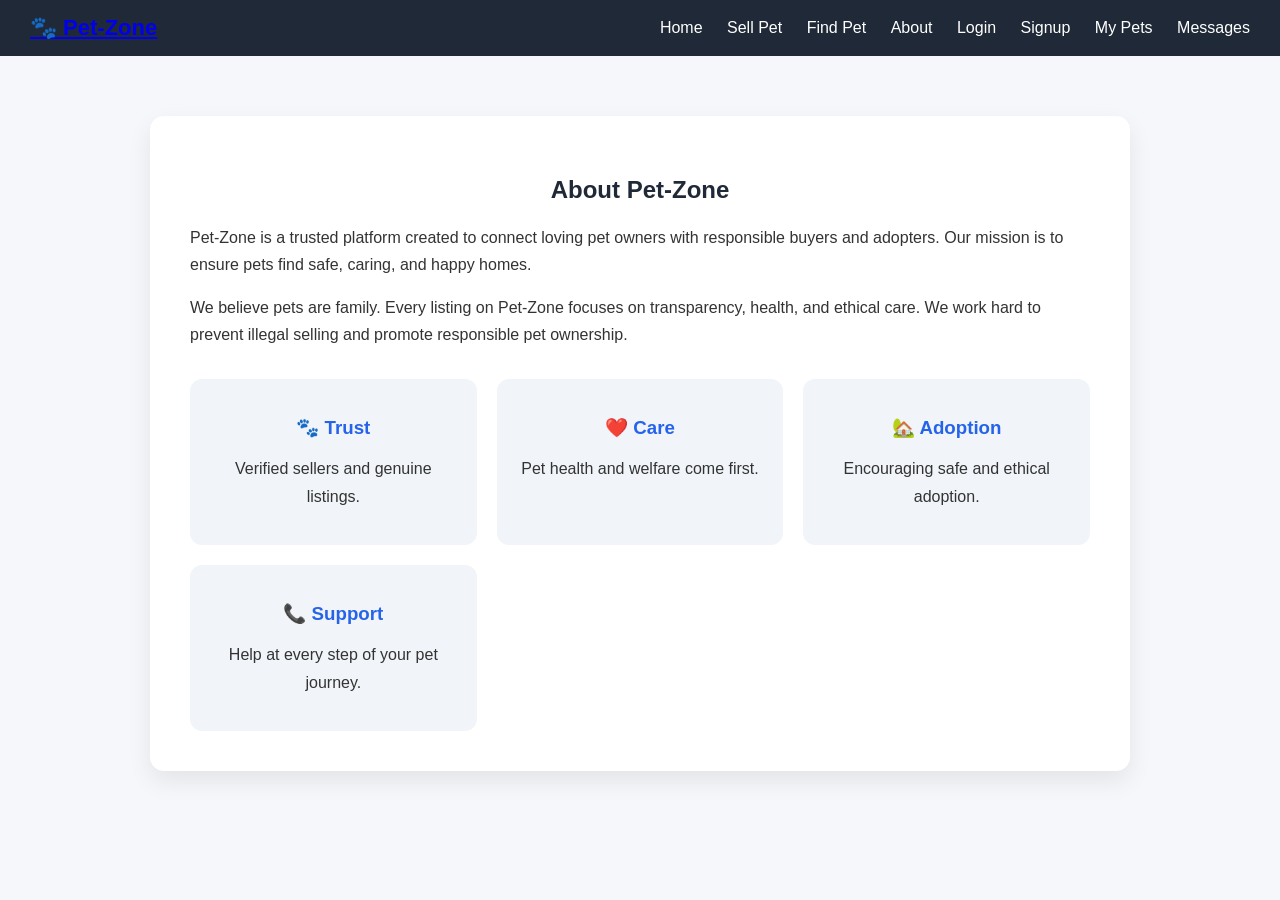
==== html/about.html @ 80eb0275 "code" ====
<!DOCTYPE html>
<html lang="en">
<head>
<meta charset="UTF-8">
<meta name="viewport" content="width=device-width, initial-scale=1.0">
<title>About | Pet-Zone</title>

<link rel="stylesheet" href="../css/about.css">
</head>

<body>

<nav>
    <div class="logo"><a href="../index.html">🐾 Pet-Zone</a></div>
    <div class="nav-links">
        <a href="../index.html">Home</a>
        <a href="sell.html">Sell Pet</a>
        <a href="pets.html">Find Pet</a>
        <a href="about.html">About</a>
        <a href="login.html">Login</a>
        <a href="signup.html">Signup</a>
        <a href="mypets.html">My Pets</a>
        <a href="message.html">Messages</a>
    </div>
</nav>

<!-- ABOUT CONTENT -->
<section class="about">
    <h1>About Pet-Zone</h1>

    <p>
        Pet-Zone is a trusted platform created to connect loving pet owners
        with responsible buyers and adopters. Our mission is to ensure
        pets find safe, caring, and happy homes.
    </p>

    <p>
        We believe pets are family. Every listing on Pet-Zone focuses on
        transparency, health, and ethical care. We work hard to prevent
        illegal selling and promote responsible pet ownership.
    </p>

    <div class="values">
        <div class="value-card">
            <h3>🐾 Trust</h3>
            <p>Verified sellers and genuine listings.</p>
        </div>

        <div class="value-card">
            <h3>❤️ Care</h3>
            <p>Pet health and welfare come first.</p>
        </div>

        <div class="value-card">
            <h3>🏡 Adoption</h3>
            <p>Encouraging safe and ethical adoption.</p>
        </div>

        <div class="value-card">
            <h3>📞 Support</h3>
            <p>Help at every step of your pet journey.</p>
        </div>
    </div>
</section>


</body>
</html>
---- css/about.css ----
body {
    margin: 0;
    font-family: Arial, sans-serif;
    background: #f5f7fa;
    color: #333;
}

/* NAVBAR */
nav {
    background: #1f2937;
    padding: 15px 30px;
    display: flex;
    justify-content: space-between;
    align-items: center;
}

.logo {
    color: #fff;
    font-size: 22px;
    font-weight: bold;
}

.nav-links a {
    color: #fff;
    text-decoration: none;
    margin-left: 20px;
    font-weight: 500;
}

.nav-links a:hover {
    color: #60a5fa;
}

/* ABOUT SECTION */
.about {
    max-width: 900px;
    margin: 60px auto;
    background: #fff;
    padding: 40px;
    border-radius: 14px;
    box-shadow: 0 10px 25px rgba(0,0,0,0.08);
}

.about h1 {
    text-align: center;
    margin-bottom: 20px;
    color: #1f2937;
}

.about p {
    line-height: 1.7;
    margin-bottom: 15px;
}

/* VALUES */
.values {
    display: grid;
    grid-template-columns: repeat(auto-fit, minmax(220px, 1fr));
    gap: 20px;
    margin-top: 30px;
}

.value-card {
    background: #f1f5f9;
    padding: 20px;
    border-radius: 12px;
    text-align: center;
}

.value-card h3 {
    margin-bottom: 10px;
    color: #2563eb;
}
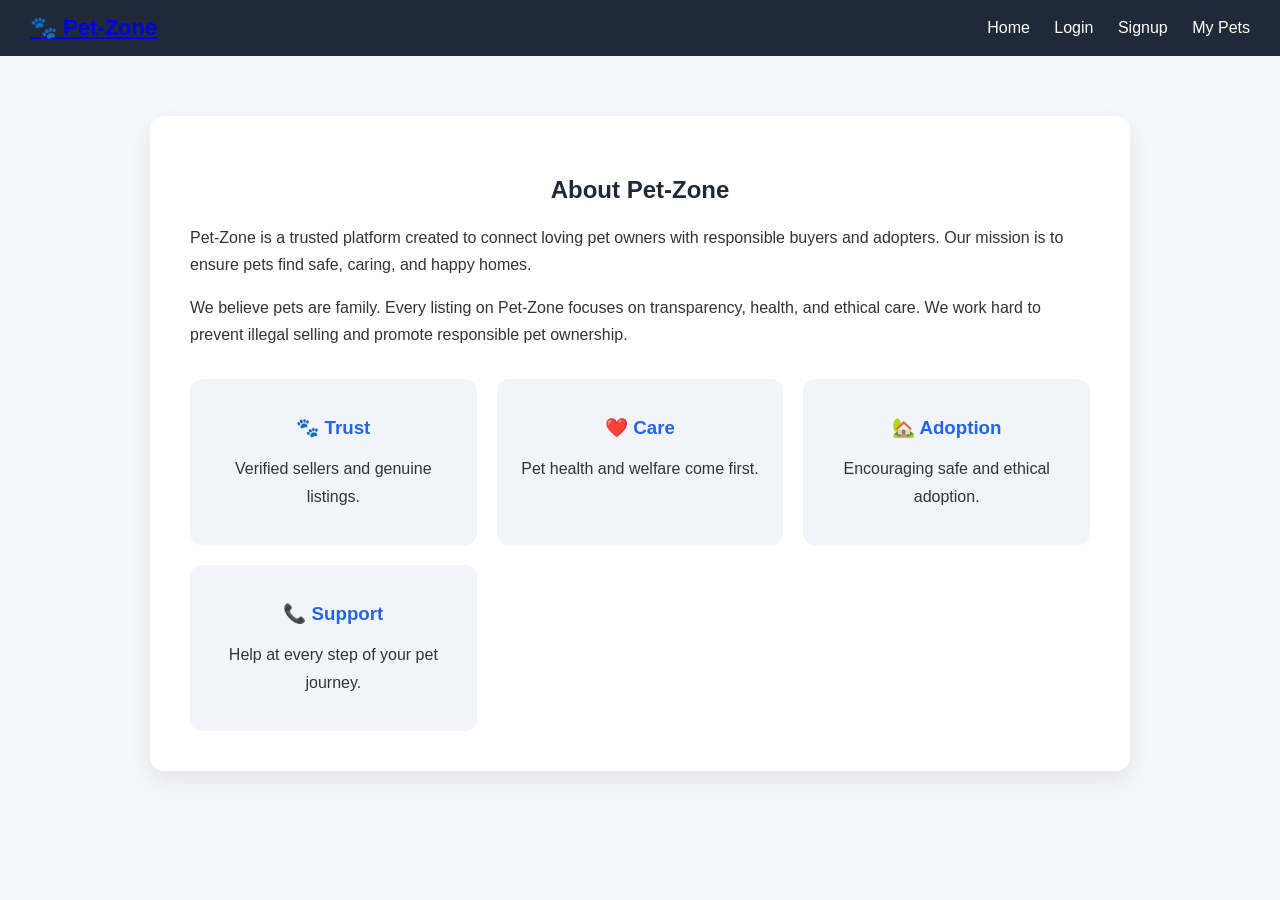
==== commit 64f39ca8: "about commit" ====
--- a/html/about.html
+++ b/html/about.html
@@ -14,13 +14,9 @@
     <div class="logo"><a href="../index.html">🐾 Pet-Zone</a></div>
     <div class="nav-links">
         <a href="../index.html">Home</a>
-        <a href="sell.html">Sell Pet</a>
-        <a href="pets.html">Find Pet</a>
-        <a href="about.html">About</a>
         <a href="login.html">Login</a>
         <a href="signup.html">Signup</a>
         <a href="mypets.html">My Pets</a>
-        <a href="message.html">Messages</a>
     </div>
 </nav>
 
